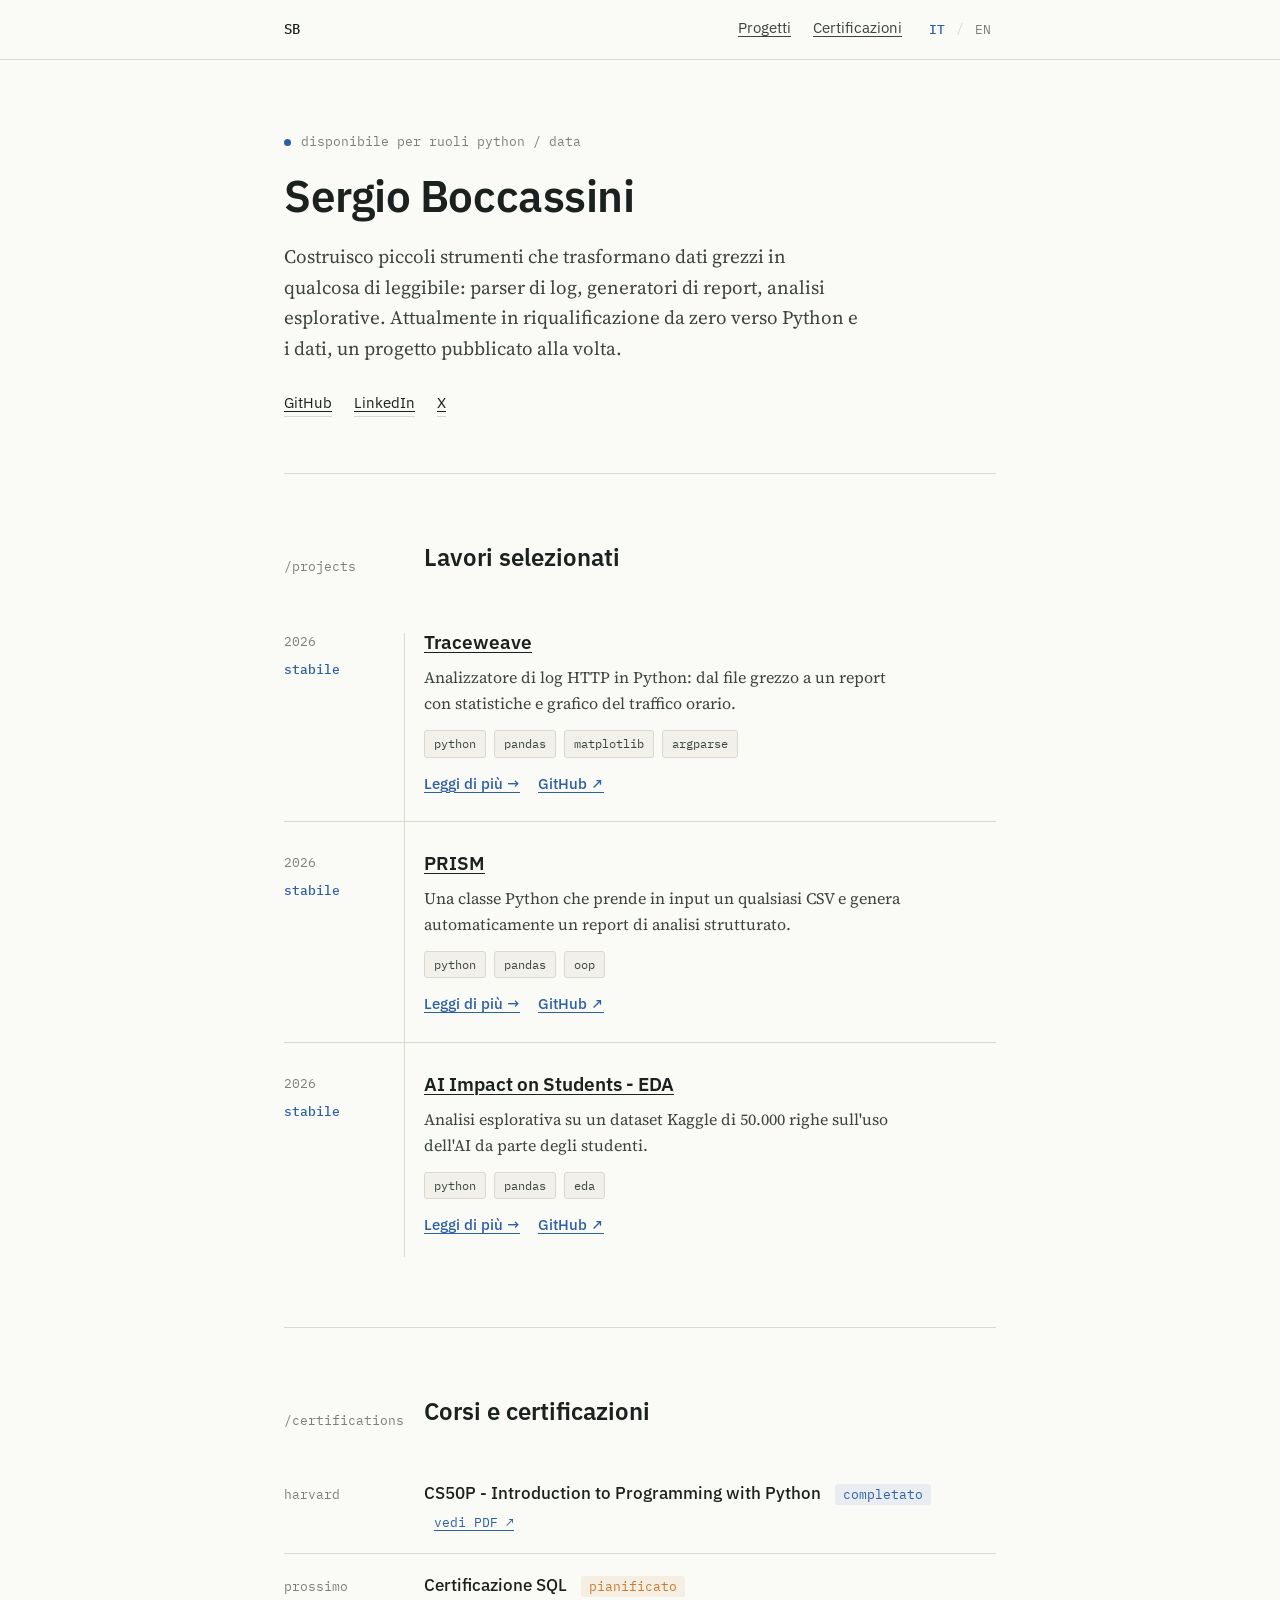
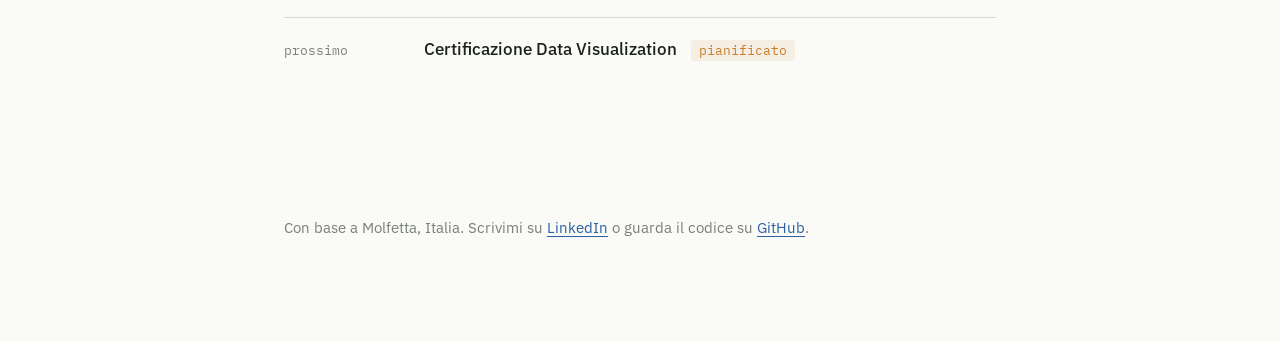
==== index.html @ 3a8dcf27 "primo commit sito personale" ====
<!DOCTYPE html>
<html lang="it">
<head>
<meta charset="UTF-8">
<meta name="viewport" content="width=device-width, initial-scale=1.0">
<title>Sergio Boccassini - Python & Data</title>
<link rel="preconnect" href="https://fonts.googleapis.com">
<link rel="preconnect" href="https://fonts.gstatic.com" crossorigin>
<link href="https://fonts.googleapis.com/css2?family=IBM+Plex+Sans:wght@400;500;600;700&family=IBM+Plex+Mono:wght@400;500&family=Source+Serif+4:opsz,wght@8..60,400;8..60,500&display=swap" rel="stylesheet">
<link rel="stylesheet" href="style.css">
</head>
<body class="lang-it">

<nav class="topnav">
  <div class="wrap">
    <span class="brand">SB</span>
    <div class="navlinks">
      <a href="#projects"><span class="it">Progetti</span><span class="en">Projects</span></a>
      <a href="#certifications"><span class="it">Certificazioni</span><span class="en">Certifications</span></a>
      <div class="lang-toggle" role="group" aria-label="Language / Lingua">
        <button type="button" data-lang="it" onclick="setLang('it')" aria-pressed="true">IT</button>
        <span class="sep">/</span>
        <button type="button" data-lang="en" onclick="setLang('en')" aria-pressed="false">EN</button>
      </div>
    </div>
  </div>
</nav>

<div class="wrap">

  <header class="hero">
    <p class="kicker">
      <span class="dot"></span>
      <span class="it">disponibile per ruoli python / data</span>
      <span class="en">available for python / data roles</span>
    </p>
    <h1>Sergio Boccassini</h1>
    <p class="lede">
      <span class="it">Costruisco piccoli strumenti che trasformano dati grezzi in qualcosa di leggibile: parser di log, generatori di report, analisi esplorative. Attualmente in riqualificazione da zero verso Python e i dati, un progetto pubblicato alla volta.</span>
      <span class="en">I build small tools that turn raw data into something readable: log parsers, report generators, exploratory analyses. Currently retraining from zero into Python and data work, one shipped project at a time.</span>
    </p>
    <nav class="links">
      <a href="https://github.com/boccassinisergio-afk" target="_blank" rel="noopener">GitHub</a>
      <a href="https://linkedin.com/in/sergio-boccassini" target="_blank" rel="noopener">LinkedIn</a>
      <a href="https://x.com/boccassini_ai" target="_blank" rel="noopener">X</a>
    </nav>
  </header>

  <section id="projects">
    <div class="section-head">
      <p class="path">/projects</p>
      <h2><span class="it">Lavori selezionati</span><span class="en">Selected work</span></h2>
    </div>

    <div class="log">
      <div class="entry">
        <div class="stamp">2026<span class="status"><span class="it">stabile</span><span class="en">stable</span></span></div>
        <div>
          <h3><a href="projects/traceweave.html">Traceweave</a></h3>
          <p>
            <span class="it">Analizzatore di log HTTP in Python: dal file grezzo a un report con statistiche e grafico del traffico orario.</span>
            <span class="en">An HTTP log analyzer in Python: from raw log file to a report with statistics and an hourly traffic chart.</span>
          </p>
          <div class="tags">
            <span class="tag">python</span>
            <span class="tag">pandas</span>
            <span class="tag">matplotlib</span>
            <span class="tag">argparse</span>
          </div>
          <div class="entry-links">
            <a class="cta readmore" href="projects/traceweave.html"><span class="it">Leggi di più</span><span class="en">Read more</span></a>
            <a class="cta" href="https://github.com/boccassinisergio-afk" target="_blank" rel="noopener">GitHub</a>
          </div>
        </div>
      </div>

      <div class="entry">
        <div class="stamp">2026<span class="status"><span class="it">stabile</span><span class="en">stable</span></span></div>
        <div>
          <h3><a href="projects/prism.html">PRISM</a></h3>
          <p>
            <span class="it">Una classe Python che prende in input un qualsiasi CSV e genera automaticamente un report di analisi strutturato.</span>
            <span class="en">A Python class that takes any CSV and auto-generates a structured analysis report.</span>
          </p>
          <div class="tags">
            <span class="tag">python</span>
            <span class="tag">pandas</span>
            <span class="tag">oop</span>
          </div>
          <div class="entry-links">
            <a class="cta readmore" href="projects/prism.html"><span class="it">Leggi di più</span><span class="en">Read more</span></a>
            <a class="cta" href="https://github.com/boccassinisergio-afk" target="_blank" rel="noopener">GitHub</a>
          </div>
        </div>
      </div>

      <div class="entry">
        <div class="stamp">2026<span class="status"><span class="it">stabile</span><span class="en">stable</span></span></div>
        <div>
          <h3><a href="projects/eda-ai-students.html">AI Impact on Students - EDA</a></h3>
          <p>
            <span class="it">Analisi esplorativa su un dataset Kaggle di 50.000 righe sull'uso dell'AI da parte degli studenti.</span>
            <span class="en">Exploratory analysis of a 50,000-row Kaggle dataset on student AI usage.</span>
          </p>
          <div class="tags">
            <span class="tag">python</span>
            <span class="tag">pandas</span>
            <span class="tag">eda</span>
          </div>
          <div class="entry-links">
            <a class="cta readmore" href="projects/eda-ai-students.html"><span class="it">Leggi di più</span><span class="en">Read more</span></a>
            <a class="cta" href="https://github.com/boccassinisergio-afk" target="_blank" rel="noopener">GitHub</a>
          </div>
        </div>
      </div>
    </div>
  </section>

  <section id="certifications">
    <div class="section-head">
      <p class="path">/certifications</p>
      <h2><span class="it">Corsi e certificazioni</span><span class="en">Courses & certifications</span></h2>
    </div>
    <ul class="cert-list">
      <li>
        <span class="stamp">harvard</span>
        <span>
          <span class="name">CS50P - Introduction to Programming with Python</span>
          <span class="state done"><span class="it">completato</span><span class="en">completed</span></span>
          <a class="pdf-link" href="certificates/cs50p.pdf" target="_blank" rel="noopener"><span class="it">vedi PDF</span><span class="en">view PDF</span></a>
        </span>
      </li>
      <li>
        <span class="stamp"><span class="it">prossimo</span><span class="en">next</span></span>
        <span>
          <span class="name"><span class="it">Certificazione SQL</span><span class="en">SQL certification</span></span>
          <span class="state planned"><span class="it">pianificato</span><span class="en">planned</span></span>
        </span>
      </li>
      <li>
        <span class="stamp"><span class="it">prossimo</span><span class="en">next</span></span>
        <span>
          <span class="name"><span class="it">Certificazione Data Visualization</span><span class="en">Data Visualization certification</span></span>
          <span class="state planned"><span class="it">pianificato</span><span class="en">planned</span></span>
        </span>
      </li>
    </ul>
  </section>

  <footer>
    <p>
      <span class="it">Con base a Molfetta, Italia. Scrivimi su <a href="https://linkedin.com/in/sergio-boccassini" target="_blank" rel="noopener">LinkedIn</a> o guarda il codice su <a href="https://github.com/boccassinisergio-afk" target="_blank" rel="noopener">GitHub</a>.</span>
      <span class="en">Based in Molfetta, Italy. Reach out on <a href="https://linkedin.com/in/sergio-boccassini" target="_blank" rel="noopener">LinkedIn</a> or check the code on <a href="https://github.com/boccassinisergio-afk" target="_blank" rel="noopener">GitHub</a>.</span>
    </p>
  </footer>

</div>

<script src="script.js"></script>
</body>
</html>
---- style.css ----
:root{
  --paper:#FAFAF7;
  --paper-dim:#F1F0EB;
  --ink:#1B211E;
  --ink-soft:#3C443F;
  --signal:#2D5FA3;
  --amber:#C77D2E;
  --meta:#7A8079;
  --rule:#DAD8D0;
  --max:760px;
  --nav-h:60px;
}
*{box-sizing:border-box;}
html{scroll-behavior:smooth;}
body{
  margin:0;
  background:var(--paper);
  color:var(--ink);
  font-family:'Source Serif 4', Georgia, serif;
  font-size:17px;
  line-height:1.6;
  -webkit-font-smoothing:antialiased;
  padding-top:var(--nav-h);
}
h1,h2,h3,h4,.mono,nav,.meta,.tag{
  font-family:'IBM Plex Sans', system-ui, sans-serif;
}
.mono{ font-family:'IBM Plex Mono', monospace; }

a{ color:var(--signal); text-decoration-thickness:1px; text-underline-offset:3px; }
a:hover{ color:var(--amber); }
a:focus-visible, button:focus-visible{ outline:2px solid var(--signal); outline-offset:3px; }

.wrap{ max-width:var(--max); margin:0 auto; padding:0 24px; }

/* ---- language toggle (span pairs) ---- */
body.lang-it .en{ display:none; }
body.lang-en .it{ display:none; }

/* ---- top nav ---- */
.topnav{
  position:fixed; top:0; left:0; right:0; height:var(--nav-h);
  background:rgba(250,250,247,0.92);
  backdrop-filter:blur(6px);
  border-bottom:1px solid var(--rule);
  z-index:100;
}
.topnav .wrap{
  height:100%;
  display:flex; align-items:center; justify-content:space-between;
  gap:16px;
}
.topnav .brand{
  font-family:'IBM Plex Mono', monospace;
  font-size:14px; font-weight:500;
  color:var(--ink);
}
.topnav .navlinks{
  display:flex; align-items:center; gap:22px;
  font-family:'IBM Plex Sans', sans-serif;
  font-size:14.5px;
}
.topnav .navlinks a{
  color:var(--ink-soft); border-bottom:1px solid transparent; padding-bottom:2px;
}
.topnav .navlinks a:hover{ color:var(--amber); border-color:var(--amber); }
.lang-toggle{
  display:flex; align-items:center; gap:6px;
  font-family:'IBM Plex Mono', monospace; font-size:13px;
}
.lang-toggle button{
  background:none; border:none; cursor:pointer;
  padding:4px 5px; color:var(--meta);
  font-family:'IBM Plex Mono', monospace; font-size:13px;
}
.lang-toggle button[aria-pressed="true"]{ color:var(--signal); font-weight:500; }
.lang-toggle .sep{ color:var(--rule); }

/* ---- header (home) ---- */
header.hero{
  padding:72px 0 56px;
  border-bottom:1px solid var(--rule);
}
.kicker{
  font-family:'IBM Plex Mono', monospace;
  font-size:13px;
  color:var(--meta);
  margin:0 0 18px;
  display:flex;
  align-items:center;
  gap:10px;
}
.kicker .dot{
  width:7px; height:7px; border-radius:50%;
  background:var(--signal);
  display:inline-block;
}
h1{
  font-size:clamp(32px, 5vw, 44px);
  font-weight:600;
  line-height:1.15;
  margin:0 0 20px;
  letter-spacing:-0.01em;
}
header.hero p.lede{
  font-size:19px;
  max-width:58ch;
  color:var(--ink-soft);
  margin:0 0 28px;
}
.links{ display:flex; gap:22px; flex-wrap:wrap; font-family:'IBM Plex Sans', sans-serif; font-size:15px; }
.links a{ color:var(--ink); border-bottom:1px solid var(--rule); padding-bottom:1px; }
.links a:hover{ border-color:var(--amber); color:var(--amber); }

/* ---- section headings ---- */
section{ padding:64px 0; border-bottom:1px solid var(--rule); scroll-margin-top:calc(var(--nav-h) + 12px); }
section:last-of-type{ border-bottom:none; }
.section-head{
  display:grid;
  grid-template-columns:120px 1fr;
  gap:20px;
  margin-bottom:36px;
}
.section-head .path{
  font-family:'IBM Plex Mono', monospace;
  font-size:13px;
  color:var(--meta);
  padding-top:6px;
}
.section-head h2{
  font-size:24px;
  font-weight:600;
  margin:0;
}

/* ---- log-entry layout (project summaries on home) ---- */
.log{
  position:relative;
}
.log::before{
  content:"";
  position:absolute;
  left:120px;
  top:6px;
  bottom:6px;
  width:1px;
  background:var(--rule);
}
.entry{
  display:grid;
  grid-template-columns:120px 1fr;
  gap:20px;
  padding:26px 0;
  border-top:1px solid var(--rule);
}
.entry:first-child{ border-top:none; padding-top:0; }
.entry .stamp{
  font-family:'IBM Plex Mono', monospace;
  font-size:12.5px;
  color:var(--meta);
  padding-top:4px;
}
.entry .stamp .status{
  display:block;
  margin-top:8px;
  color:var(--signal);
  font-weight:500;
}
.entry h3{
  font-size:19px;
  font-weight:600;
  margin:0 0 8px;
}
.entry h3 a{ color:var(--ink); }
.entry h3 a:hover{ color:var(--amber); }
.entry p{
  margin:0 0 14px;
  color:var(--ink-soft);
  font-size:16px;
  max-width:60ch;
}
.tags{ display:flex; flex-wrap:wrap; gap:8px; margin-bottom:14px; }
.tag{
  font-family:'IBM Plex Mono', monospace;
  font-size:12px;
  color:var(--ink-soft);
  background:var(--paper-dim);
  border:1px solid var(--rule);
  padding:3px 9px;
  border-radius:3px;
}
.entry-links{ display:flex; gap:18px; flex-wrap:wrap; }
.entry .cta{ font-family:'IBM Plex Sans', sans-serif; font-size:14.5px; font-weight:500; }
.entry .cta::after{ content:" ↗"; }
.entry .readmore::after{ content:" →"; }

/* ---- certifications ---- */
.cert-list{ list-style:none; margin:0; padding:0; }
.cert-list li{
  display:grid;
  grid-template-columns:120px 1fr;
  gap:20px;
  padding:18px 0;
  border-top:1px solid var(--rule);
  align-items:baseline;
}
.cert-list li:first-child{ border-top:none; padding-top:0; }
.cert-list .stamp{ font-family:'IBM Plex Mono', monospace; font-size:12.5px; color:var(--meta); }
.cert-list .name{ font-family:'IBM Plex Sans', sans-serif; font-weight:500; font-size:16.5px; }
.cert-list .state{ font-size:13px; margin-left:10px; padding:2px 8px; border-radius:3px; font-family:'IBM Plex Mono', monospace; }
.state.done{ color:var(--signal); background:rgba(45,95,163,0.08); }
.state.planned{ color:var(--amber); background:rgba(199,125,46,0.1); }
.cert-list .pdf-link{ display:inline-block; margin-left:10px; font-family:'IBM Plex Mono', monospace; font-size:12.5px; }
.cert-list .pdf-link::after{ content:" ↗"; }

/* ---- footer ---- */
footer{ padding:56px 0 88px; scroll-margin-top:calc(var(--nav-h) + 12px); }
footer p{ color:var(--meta); font-size:14.5px; font-family:'IBM Plex Sans', sans-serif; }

/* ---- project detail page ---- */
.breadcrumb{
  font-family:'IBM Plex Mono', monospace;
  font-size:13px;
  color:var(--meta);
  padding:28px 0 0;
}
.breadcrumb a{ color:var(--meta); }
.breadcrumb a:hover{ color:var(--amber); }
article.project{ padding:20px 0 64px; }
article.project header{
  padding:20px 0 40px;
  border-bottom:1px solid var(--rule);
  margin-bottom:40px;
}
article.project h1{ font-size:clamp(28px,4.5vw,38px); margin-bottom:14px; }
article.project .meta-row{
  display:flex; gap:10px; flex-wrap:wrap; align-items:center;
  font-family:'IBM Plex Mono', monospace; font-size:12.5px; color:var(--meta);
  margin-bottom:16px;
}
article.project .subhead{
  font-size:17px; margin:0; max-width:60ch; color:var(--ink-soft);
}
.project-body h2{
  font-size:19px; font-weight:600; margin:40px 0 14px;
}
.project-body h2:first-child{ margin-top:0; }
.project-body p{ color:var(--ink-soft); margin:0 0 16px; max-width:64ch; }
.project-body ul{ color:var(--ink-soft); max-width:60ch; margin:0 0 16px; padding-left:22px; }
.project-body li{ margin-bottom:8px; }
.project-body code{
  font-family:'IBM Plex Mono', monospace; font-size:14px;
  background:var(--paper-dim); padding:1px 6px; border-radius:3px;
}
.project-footer{
  margin-top:48px; padding-top:24px; border-top:1px solid var(--rule);
  display:flex; justify-content:space-between; flex-wrap:wrap; gap:16px;
  font-family:'IBM Plex Sans', sans-serif; font-size:14.5px;
}

@media (max-width:600px){
  .section-head, .entry, .cert-list li{ grid-template-columns:1fr; gap:6px; }
  .log::before{ display:none; }
  .entry{ padding:22px 0; }
  header.hero{ padding:48px 0 40px; }
  .topnav .navlinks{ gap:14px; font-size:13.5px; }
}
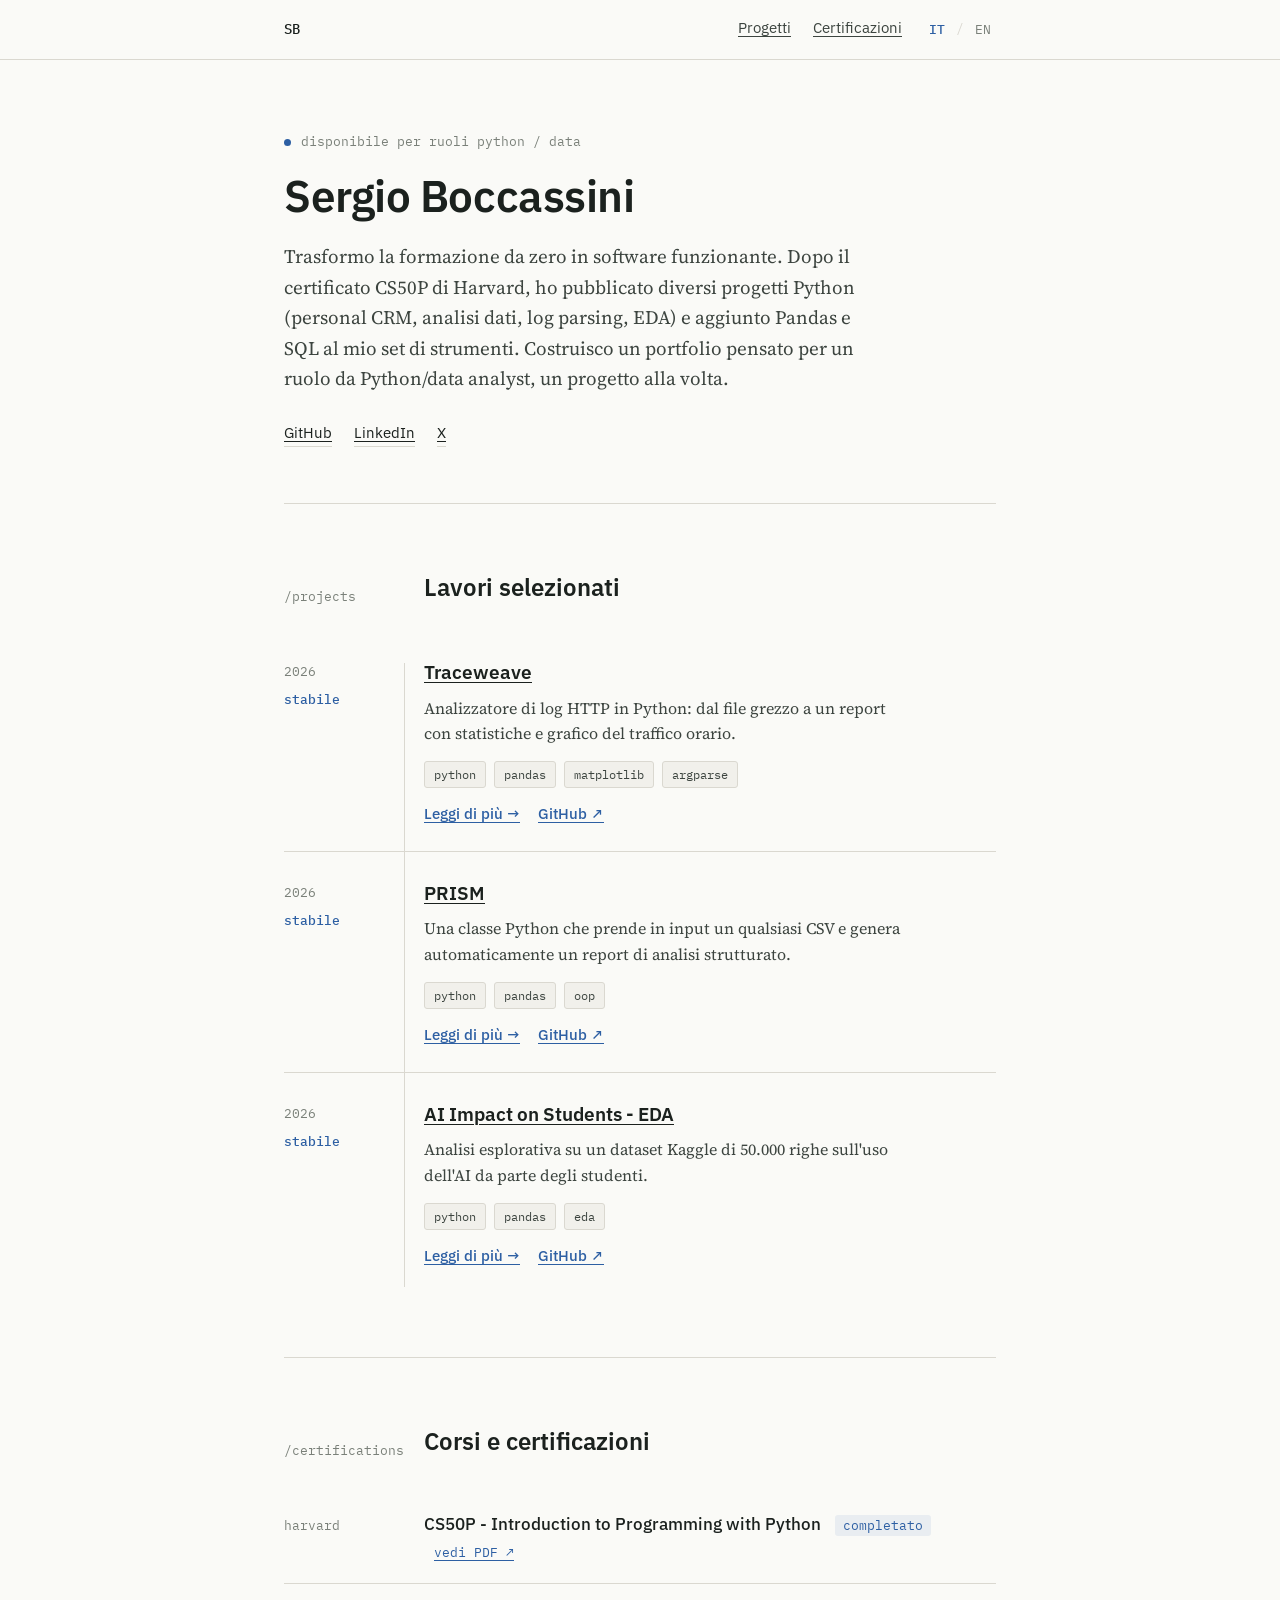
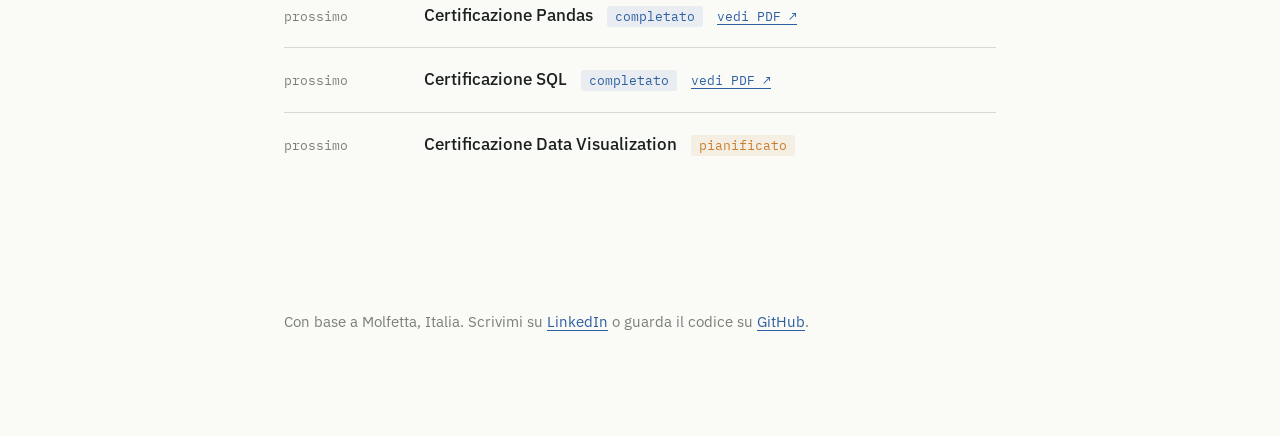
==== commit 0ff4bc7d: "update to index.html" ====
--- a/index.html
+++ b/index.html
@@ -36,8 +36,8 @@
     </p>
     <h1>Sergio Boccassini</h1>
     <p class="lede">
-      <span class="it">Costruisco piccoli strumenti che trasformano dati grezzi in qualcosa di leggibile: parser di log, generatori di report, analisi esplorative. Attualmente in riqualificazione da zero verso Python e i dati, un progetto pubblicato alla volta.</span>
-      <span class="en">I build small tools that turn raw data into something readable: log parsers, report generators, exploratory analyses. Currently retraining from zero into Python and data work, one shipped project at a time.</span>
+      <span class="it">Trasformo la formazione da zero in software funzionante. Dopo il certificato CS50P di Harvard, ho pubblicato diversi progetti Python (personal CRM, analisi dati, log parsing, EDA) e aggiunto Pandas e SQL al mio set di strumenti. Costruisco un portfolio pensato per un ruolo da Python/data analyst, un progetto alla volta.</span>
+      <span class="en">I build small tools that turn raw data into something readable: personal CRM, log parsers, report generators, exploratory analyses. Currently retraining from zero into Python and data work, one shipped project at a time.</span>
     </p>
     <nav class="links">
       <a href="https://github.com/boccassinisergio-afk" target="_blank" rel="noopener">GitHub</a>
@@ -127,14 +127,23 @@
         <span>
           <span class="name">CS50P - Introduction to Programming with Python</span>
           <span class="state done"><span class="it">completato</span><span class="en">completed</span></span>
-          <a class="pdf-link" href="certificates/cs50p.pdf" target="_blank" rel="noopener"><span class="it">vedi PDF</span><span class="en">view PDF</span></a>
+          <a class="pdf-link" href="certificates/CS50P.pdf" target="_blank" rel="noopener"><span class="it">vedi PDF</span><span class="en">view PDF</span></a>
+        </span>
+      </li>
+      <li>
+        <span class="stamp"><span class="it">prossimo</span><span class="en">next</span></span>
+        <span>
+          <span class="name"><span class="it">Certificazione Pandas</span><span class="en">Pandas certification</span></span>
+          <span class="state done"><span class="it">completato</span><span class="en">completed</span></span>
+          <a class="pdf-link" href="certificates/Pandas.pdf" target="_blank" rel="noopener"><span class="it">vedi PDF</span><span class="en">view PDF</span></a>
         </span>
       </li>
       <li>
         <span class="stamp"><span class="it">prossimo</span><span class="en">next</span></span>
         <span>
           <span class="name"><span class="it">Certificazione SQL</span><span class="en">SQL certification</span></span>
-          <span class="state planned"><span class="it">pianificato</span><span class="en">planned</span></span>
+          <span class="state done"><span class="it">completato</span><span class="en">completed</span></span>
+          <a class="pdf-link" href="certificates/SQL.pdf" target="_blank" rel="noopener"><span class="it">vedi PDF</span><span class="en">view PDF</span></a>
         </span>
       </li>
       <li>
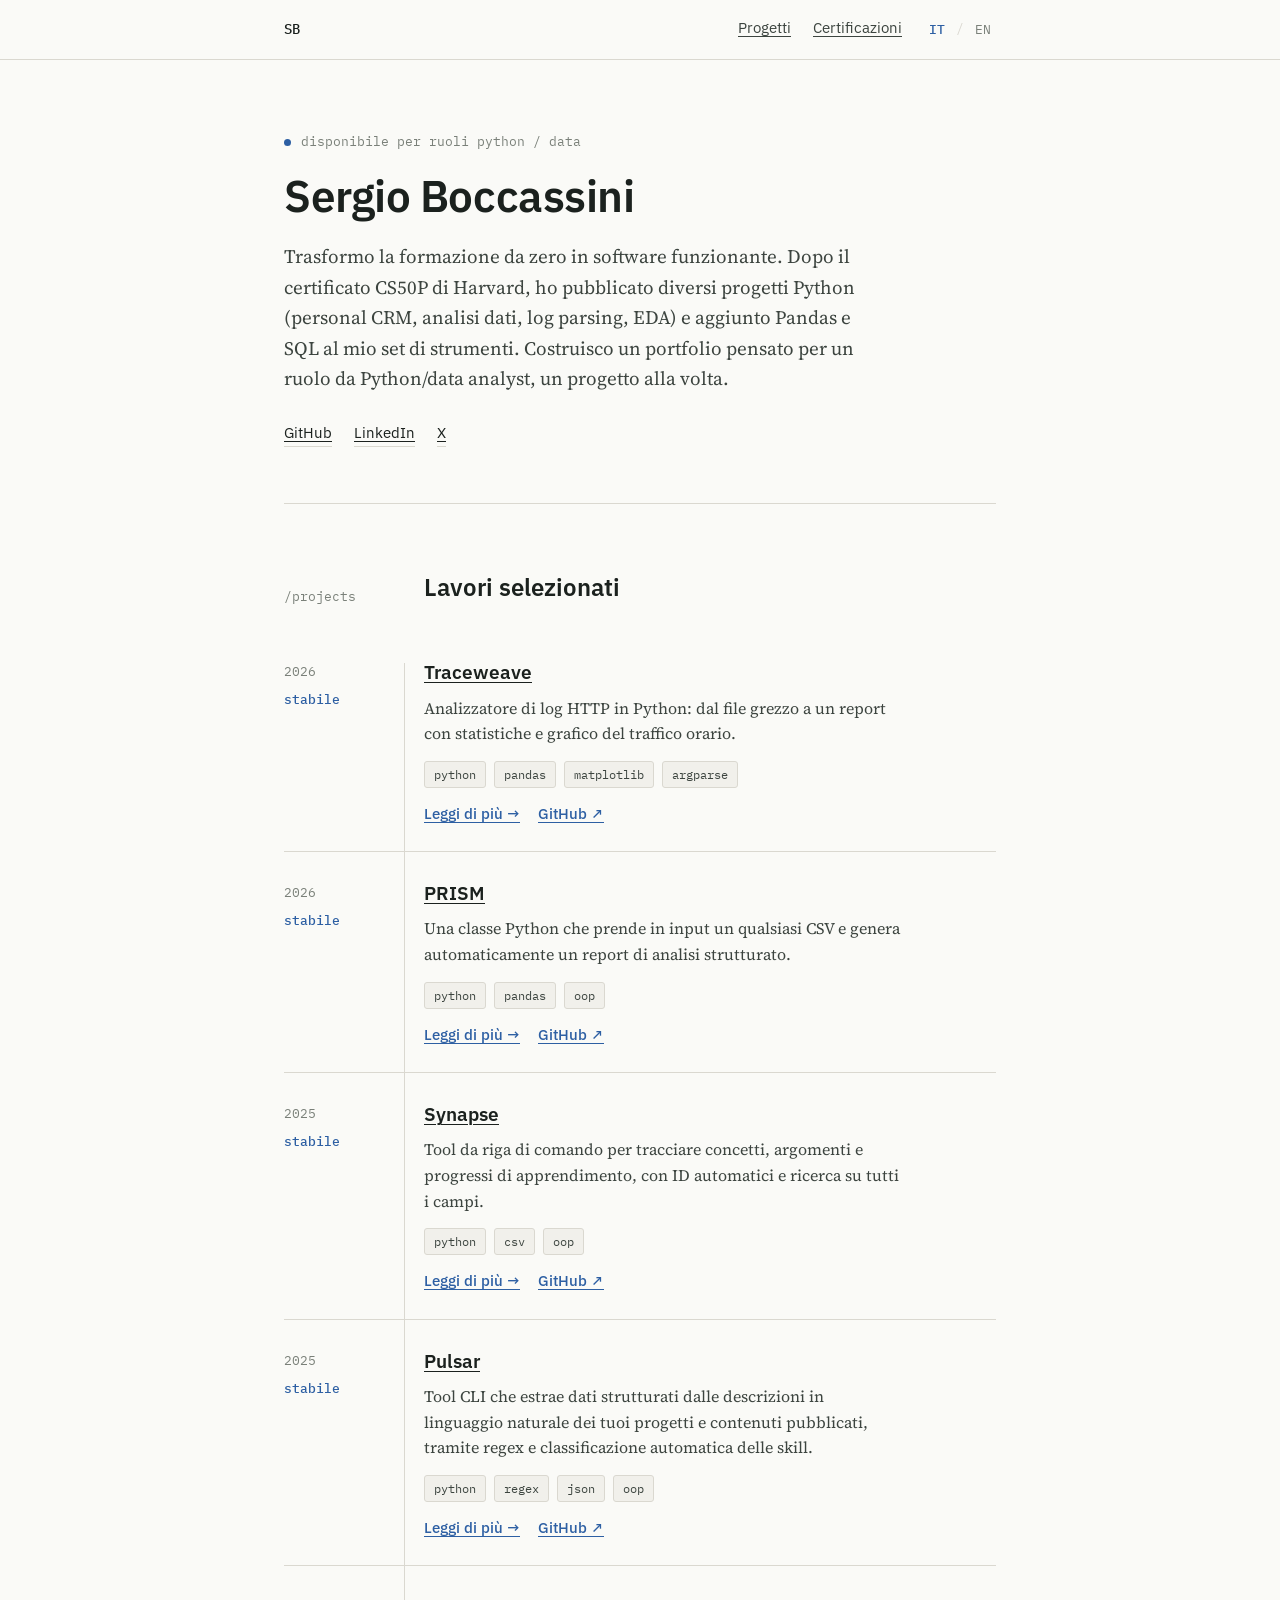
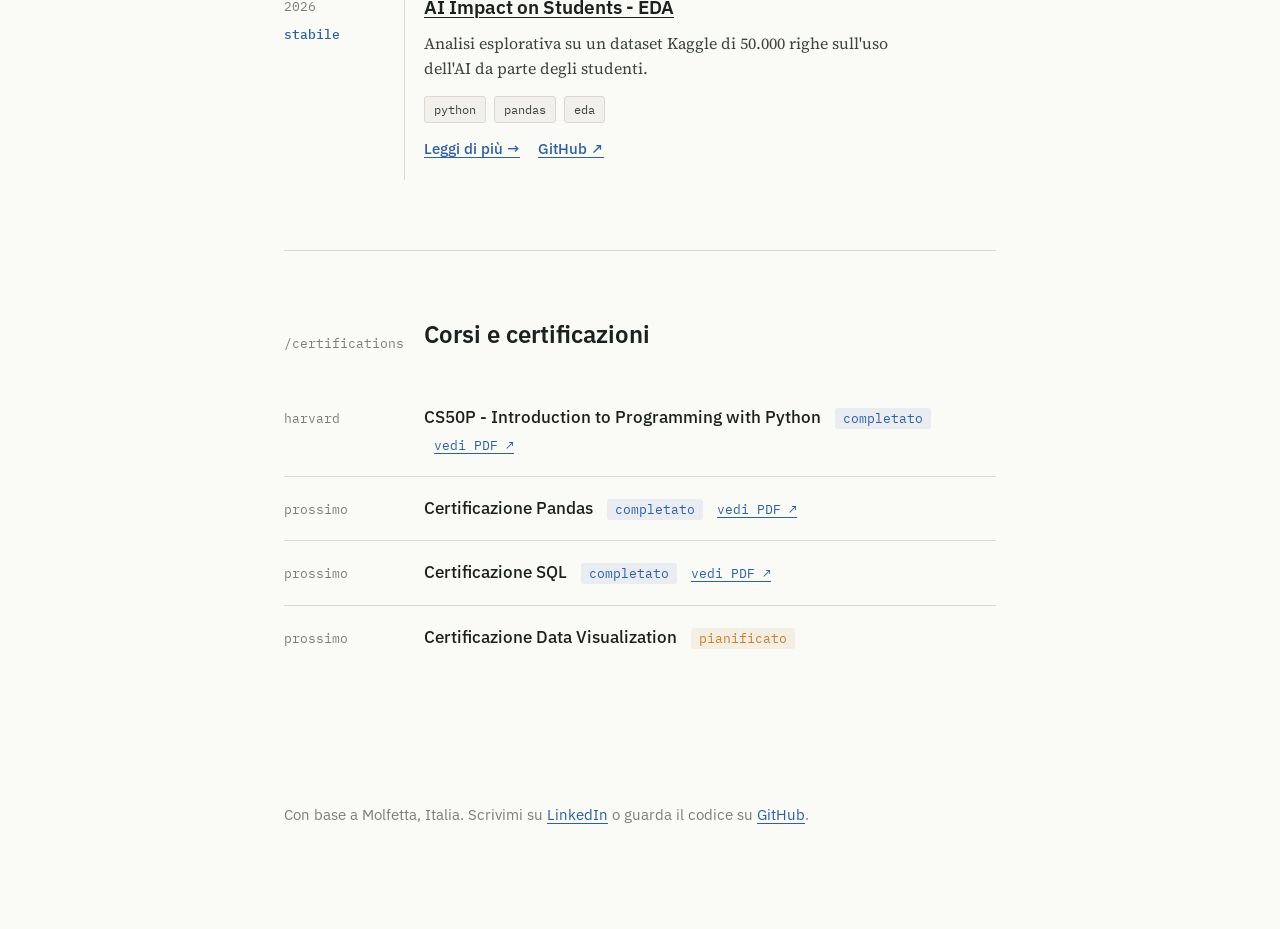
==== commit aac1fa2d: "index.html update" ====
--- a/index.html
+++ b/index.html
@@ -95,6 +95,47 @@
       </div>
 
       <div class="entry">
+        <div class="stamp">2025<span class="status"><span class="it">stabile</span><span class="en">stable</span></span></div>
+        <div>
+          <h3><a href="projects/synapse.html">Synapse</a></h3>
+          <p>
+            <span class="it">Tool da riga di comando per tracciare concetti, argomenti e progressi di apprendimento, con ID automatici e ricerca su tutti i campi.</span>
+            <span class="en">A command-line tool to track concepts, topics, and learning progress, with auto-generated IDs and full-field search.</span>
+          </p>
+          <div class="tags">
+            <span class="tag">python</span>
+            <span class="tag">csv</span>
+            <span class="tag">oop</span>
+          </div>
+          <div class="entry-links">
+            <a class="cta readmore" href="projects/synapse.html"><span class="it">Leggi di più</span><span class="en">Read more</span></a>
+            <a class="cta" href="https://github.com/boccassinisergio-afk" target="_blank" rel="noopener">GitHub</a>
+          </div>
+        </div>
+      </div>
+
+      <div class="entry">
+        <div class="stamp">2025<span class="status"><span class="it">stabile</span><span class="en">stable</span></span></div>
+        <div>
+          <h3><a href="projects/pulsar.html">Pulsar</a></h3>
+          <p>
+            <span class="it">Tool CLI che estrae dati strutturati dalle descrizioni in linguaggio naturale dei tuoi progetti e contenuti pubblicati, tramite regex e classificazione automatica delle skill.</span>
+            <span class="en">A CLI tool that extracts structured data from natural-language descriptions of your projects and published content, using regex and automatic skill classification.</span>
+          </p>
+          <div class="tags">
+            <span class="tag">python</span>
+            <span class="tag">regex</span>
+            <span class="tag">json</span>
+            <span class="tag">oop</span>
+          </div>
+          <div class="entry-links">
+            <a class="cta readmore" href="projects/pulsar.html"><span class="it">Leggi di più</span><span class="en">Read more</span></a>
+            <a class="cta" href="https://github.com/boccassinisergio-afk" target="_blank" rel="noopener">GitHub</a>
+          </div>
+        </div>
+      </div>
+
+      <div class="entry">
         <div class="stamp">2026<span class="status"><span class="it">stabile</span><span class="en">stable</span></span></div>
         <div>
           <h3><a href="projects/eda-ai-students.html">AI Impact on Students - EDA</a></h3>
@@ -127,7 +168,7 @@
         <span>
           <span class="name">CS50P - Introduction to Programming with Python</span>
           <span class="state done"><span class="it">completato</span><span class="en">completed</span></span>
-          <a class="pdf-link" href="certificates/CS50P.pdf" target="_blank" rel="noopener"><span class="it">vedi PDF</span><span class="en">view PDF</span></a>
+          <a class="pdf-link" href="certificates/CS50P.png" target="_blank" rel="noopener"><span class="it">vedi PDF</span><span class="en">view PDF</span></a>
         </span>
       </li>
       <li>
@@ -135,7 +176,7 @@
         <span>
           <span class="name"><span class="it">Certificazione Pandas</span><span class="en">Pandas certification</span></span>
           <span class="state done"><span class="it">completato</span><span class="en">completed</span></span>
-          <a class="pdf-link" href="certificates/Pandas.pdf" target="_blank" rel="noopener"><span class="it">vedi PDF</span><span class="en">view PDF</span></a>
+          <a class="pdf-link" href="certificates/Pandas.png" target="_blank" rel="noopener"><span class="it">vedi PDF</span><span class="en">view PDF</span></a>
         </span>
       </li>
       <li>
@@ -143,7 +184,7 @@
         <span>
           <span class="name"><span class="it">Certificazione SQL</span><span class="en">SQL certification</span></span>
           <span class="state done"><span class="it">completato</span><span class="en">completed</span></span>
-          <a class="pdf-link" href="certificates/SQL.pdf" target="_blank" rel="noopener"><span class="it">vedi PDF</span><span class="en">view PDF</span></a>
+          <a class="pdf-link" href="certificates/SQL.png" target="_blank" rel="noopener"><span class="it">vedi PDF</span><span class="en">view PDF</span></a>
         </span>
       </li>
       <li>
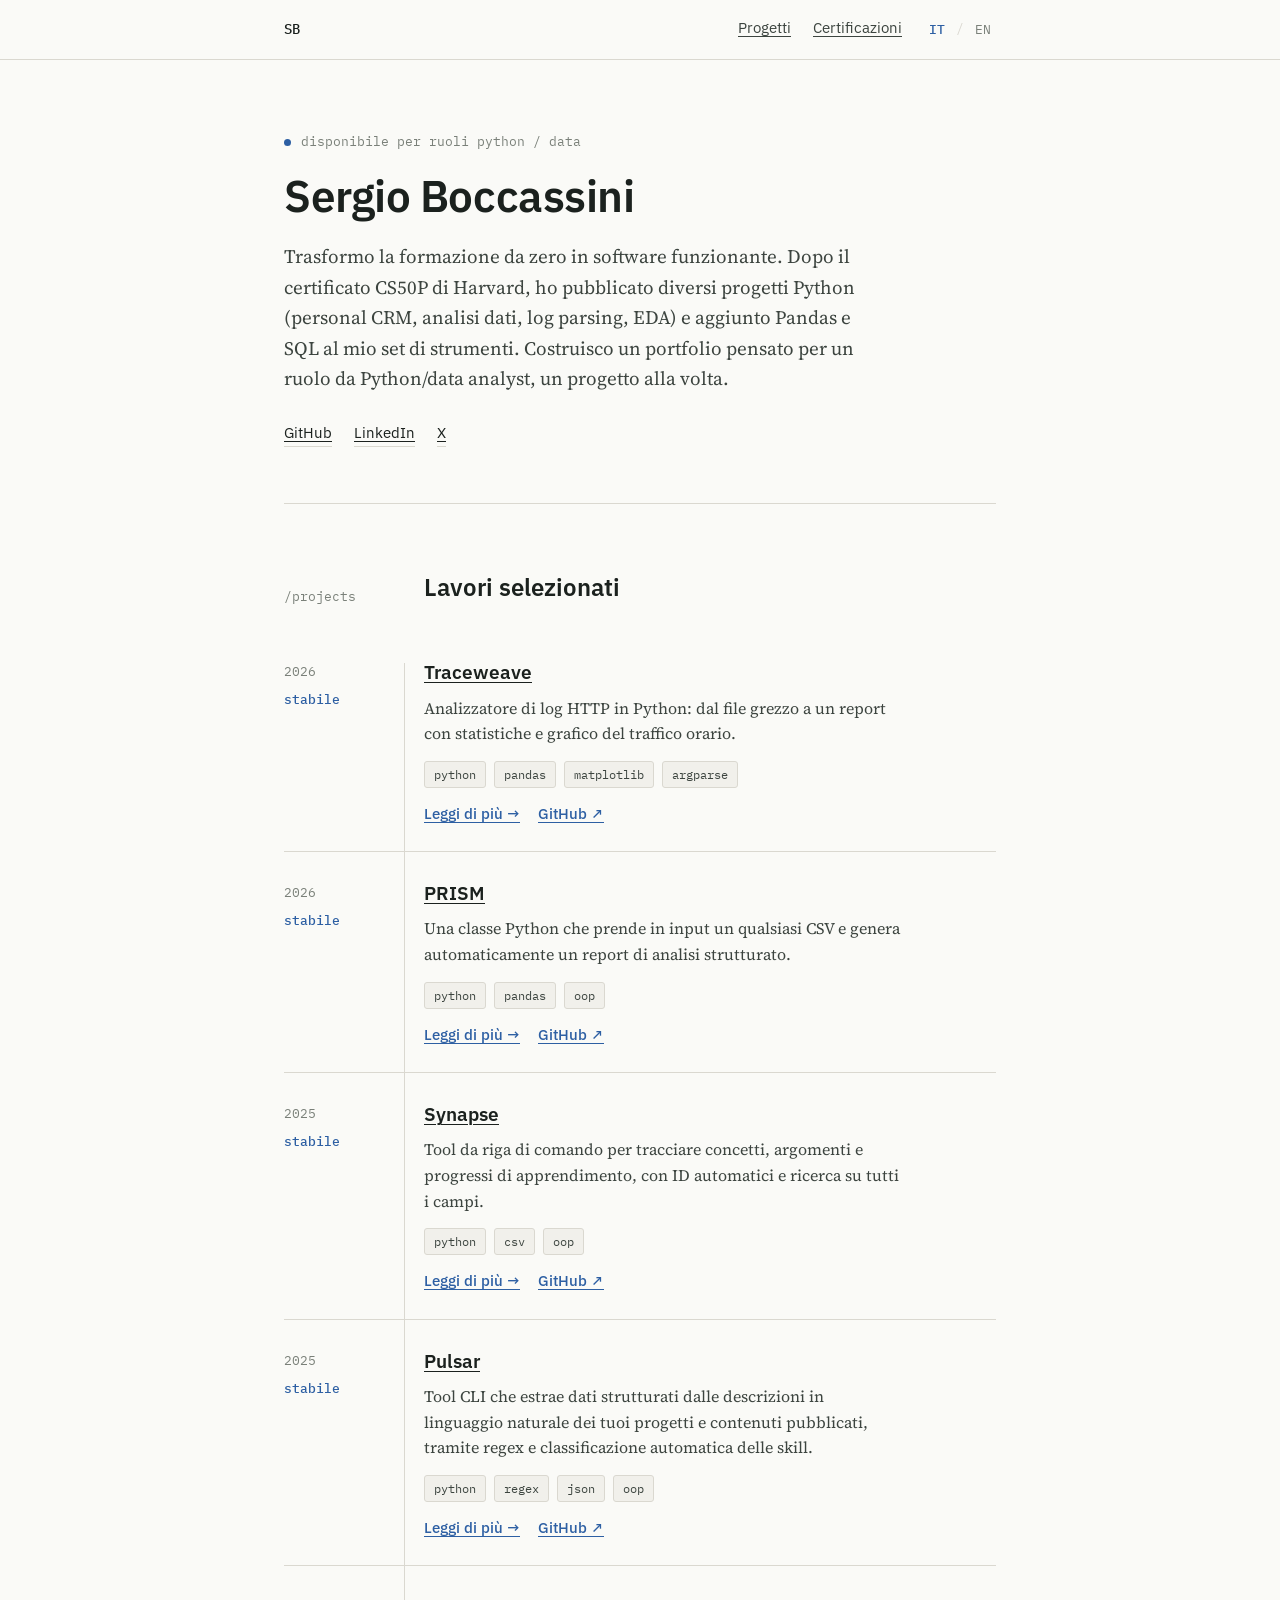
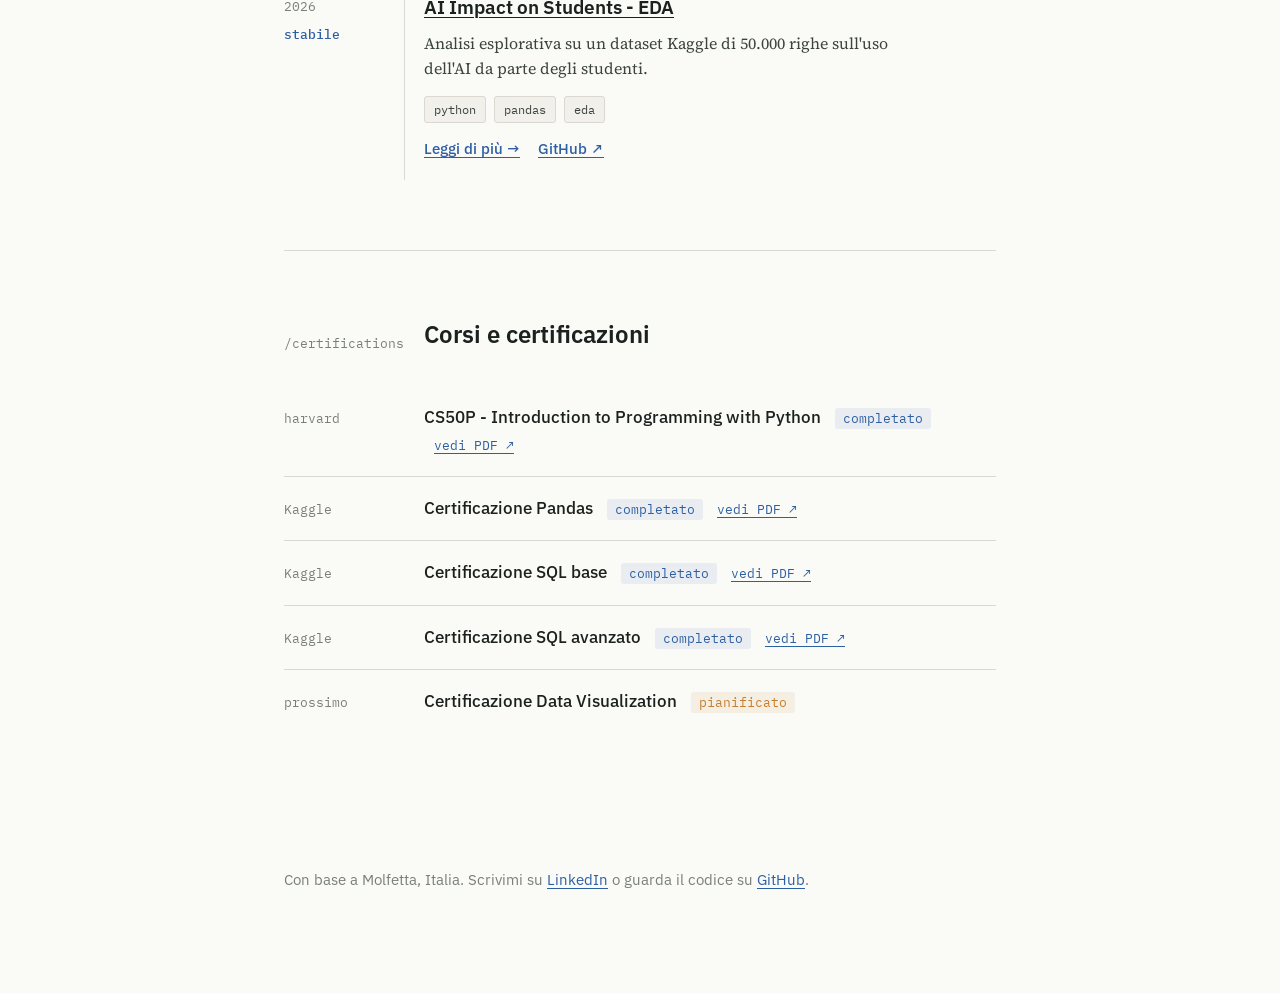
==== commit 40f8d2af: "modified index.html" ====
--- a/index.html
+++ b/index.html
@@ -172,7 +172,7 @@
         </span>
       </li>
       <li>
-        <span class="stamp"><span class="it">prossimo</span><span class="en">next</span></span>
+        <span class="stamp"><span class="it">Kaggle</span><span class="en">next</span></span>
         <span>
           <span class="name"><span class="it">Certificazione Pandas</span><span class="en">Pandas certification</span></span>
           <span class="state done"><span class="it">completato</span><span class="en">completed</span></span>
@@ -180,11 +180,19 @@
         </span>
       </li>
       <li>
-        <span class="stamp"><span class="it">prossimo</span><span class="en">next</span></span>
-        <span>
-          <span class="name"><span class="it">Certificazione SQL</span><span class="en">SQL certification</span></span>
+        <span class="stamp"><span class="it">Kaggle</span><span class="en">next</span></span>
+        <span>
+          <span class="name"><span class="it">Certificazione SQL base</span><span class="en">Basic SQL certification</span></span>
           <span class="state done"><span class="it">completato</span><span class="en">completed</span></span>
           <a class="pdf-link" href="certificates/SQL.png" target="_blank" rel="noopener"><span class="it">vedi PDF</span><span class="en">view PDF</span></a>
+        </span>
+      </li>
+      <li>
+        <span class="stamp"><span class="it">Kaggle</span><span class="en">next</span></span>
+        <span>
+          <span class="name"><span class="it">Certificazione SQL avanzato</span><span class="en">Advanced SQL certification</span></span>
+          <span class="state done"><span class="it">completato</span><span class="en">completed</span></span>
+          <a class="pdf-link" href="certificates/Advanced_SQL.png" target="_blank" rel="noopener"><span class="it">vedi PDF</span><span class="en">view PDF</span></a>
         </span>
       </li>
       <li>
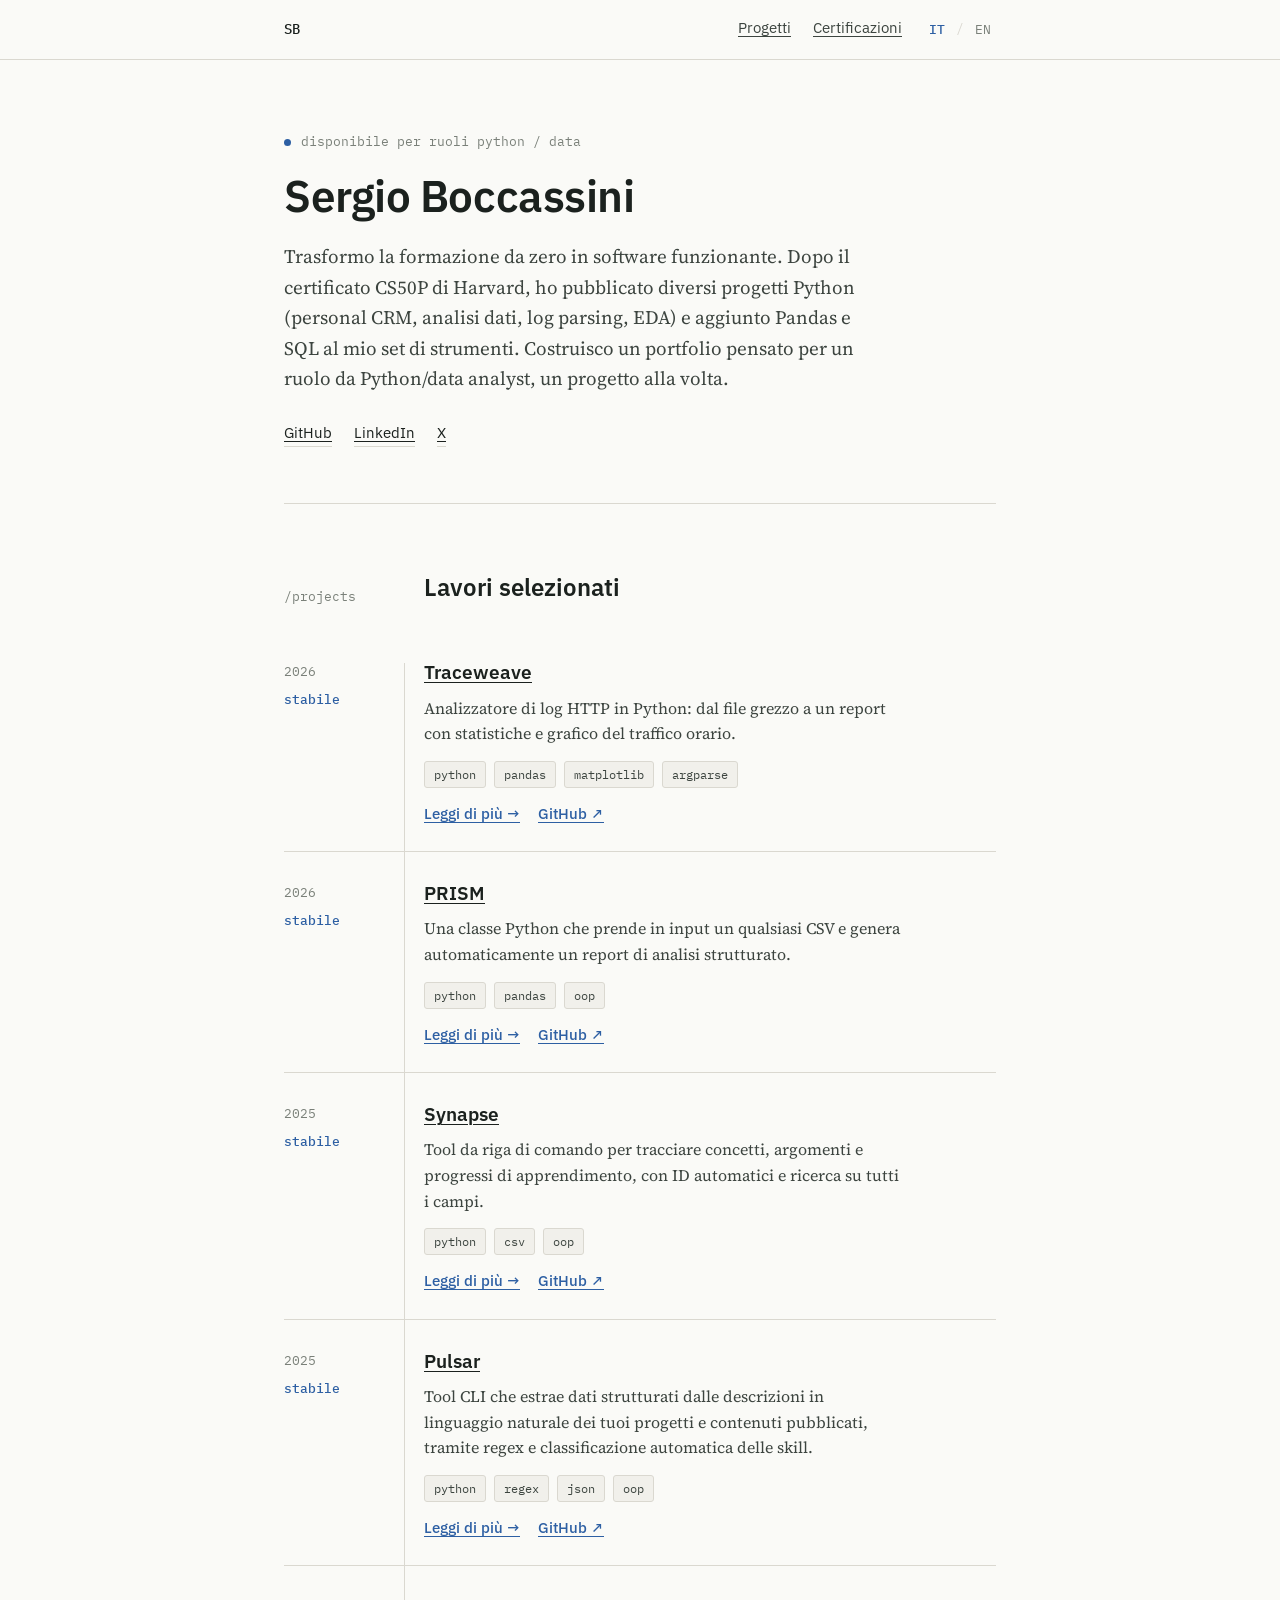
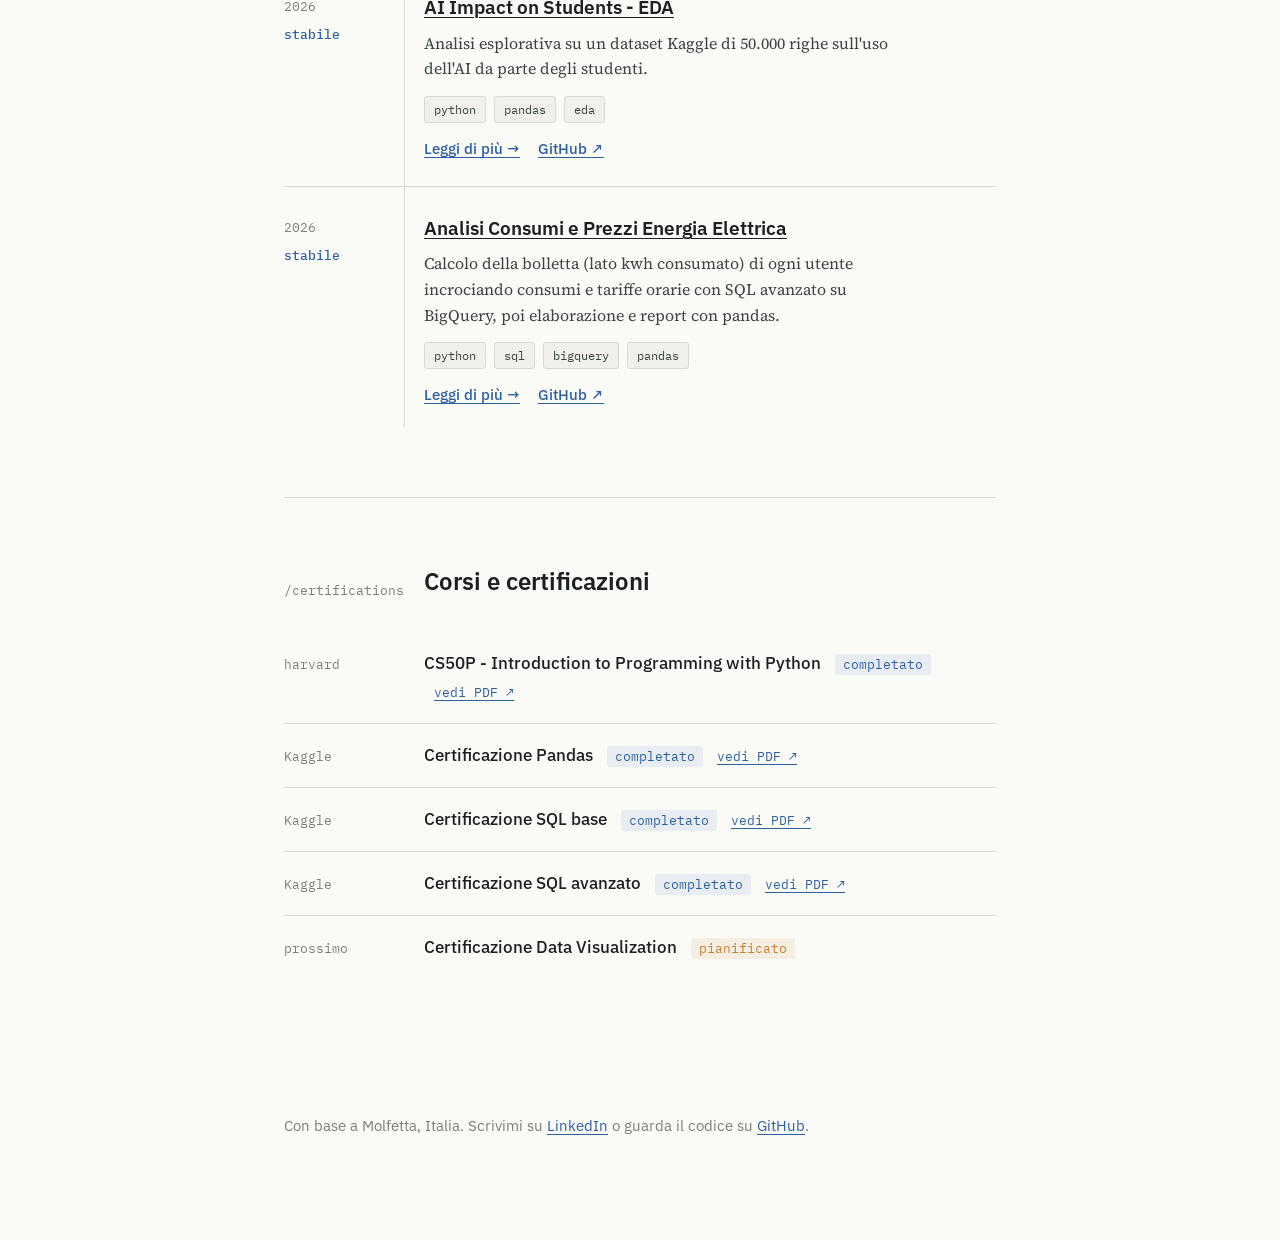
==== commit f8cf9fbb: "new project page added" ====
--- a/index.html
+++ b/index.html
@@ -69,7 +69,7 @@
           </div>
           <div class="entry-links">
             <a class="cta readmore" href="projects/traceweave.html"><span class="it">Leggi di più</span><span class="en">Read more</span></a>
-            <a class="cta" href="https://github.com/boccassinisergio-afk" target="_blank" rel="noopener">GitHub</a>
+            <a class="cta" href="https://github.com/boccassinisergio-afk/Traceweave" target="_blank" rel="noopener">GitHub</a>
           </div>
         </div>
       </div>
@@ -89,7 +89,7 @@
           </div>
           <div class="entry-links">
             <a class="cta readmore" href="projects/prism.html"><span class="it">Leggi di più</span><span class="en">Read more</span></a>
-            <a class="cta" href="https://github.com/boccassinisergio-afk" target="_blank" rel="noopener">GitHub</a>
+            <a class="cta" href="https://github.com/boccassinisergio-afk/Prism" target="_blank" rel="noopener">GitHub</a>
           </div>
         </div>
       </div>
@@ -109,7 +109,7 @@
           </div>
           <div class="entry-links">
             <a class="cta readmore" href="projects/synapse.html"><span class="it">Leggi di più</span><span class="en">Read more</span></a>
-            <a class="cta" href="https://github.com/boccassinisergio-afk" target="_blank" rel="noopener">GitHub</a>
+            <a class="cta" href="https://github.com/boccassinisergio-afk/Synapse" target="_blank" rel="noopener">GitHub</a>
           </div>
         </div>
       </div>
@@ -130,7 +130,7 @@
           </div>
           <div class="entry-links">
             <a class="cta readmore" href="projects/pulsar.html"><span class="it">Leggi di più</span><span class="en">Read more</span></a>
-            <a class="cta" href="https://github.com/boccassinisergio-afk" target="_blank" rel="noopener">GitHub</a>
+            <a class="cta" href="https://github.com/boccassinisergio-afk/Pulsar" target="_blank" rel="noopener">GitHub</a>
           </div>
         </div>
       </div>
@@ -150,7 +150,28 @@
           </div>
           <div class="entry-links">
             <a class="cta readmore" href="projects/eda-ai-students.html"><span class="it">Leggi di più</span><span class="en">Read more</span></a>
-            <a class="cta" href="https://github.com/boccassinisergio-afk" target="_blank" rel="noopener">GitHub</a>
+            <a class="cta" href="https://github.com/boccassinisergio-afk/ai-student-impact-analysis" target="_blank" rel="noopener">GitHub</a>
+          </div>
+        </div>
+      </div>
+
+      <div class="entry">
+        <div class="stamp">2026<span class="status"><span class="it">stabile</span><span class="en">stable</span></span></div>
+        <div>
+          <h3><a href="projects/energia.html"><span class="it">Analisi Consumi e Prezzi Energia Elettrica</span><span class="en">Energy Consumption &amp; Pricing Analysis</span></a></h3>
+          <p>
+            <span class="it">Calcolo della bolletta (lato kwh consumato) di ogni utente incrociando consumi e tariffe orarie con SQL avanzato su BigQuery, poi elaborazione e report con pandas.</span>
+            <span class="en">Calculating each user's bill by combining consumption and time-based pricing with advanced SQL on BigQuery, then processing and reporting with pandas.</span>
+          </p>
+          <div class="tags">
+            <span class="tag">python</span>
+            <span class="tag">sql</span>
+            <span class="tag">bigquery</span>
+            <span class="tag">pandas</span>
+          </div>
+          <div class="entry-links">
+            <a class="cta readmore" href="projects/energia.html"><span class="it">Leggi di più</span><span class="en">Read more</span></a>
+            <a class="cta" href="https://github.com/boccassinisergio-afk/Analisi_consumi" target="_blank" rel="noopener">GitHub</a>
           </div>
         </div>
       </div>
@@ -172,7 +193,7 @@
         </span>
       </li>
       <li>
-        <span class="stamp"><span class="it">Kaggle</span><span class="en">next</span></span>
+        <span class="stamp"><span class="it">Kaggle</span><span class="en">Kaggle</span></span>
         <span>
           <span class="name"><span class="it">Certificazione Pandas</span><span class="en">Pandas certification</span></span>
           <span class="state done"><span class="it">completato</span><span class="en">completed</span></span>
@@ -180,7 +201,7 @@
         </span>
       </li>
       <li>
-        <span class="stamp"><span class="it">Kaggle</span><span class="en">next</span></span>
+        <span class="stamp"><span class="it">Kaggle</span><span class="en">Kaggle</span></span>
         <span>
           <span class="name"><span class="it">Certificazione SQL base</span><span class="en">Basic SQL certification</span></span>
           <span class="state done"><span class="it">completato</span><span class="en">completed</span></span>
@@ -188,7 +209,7 @@
         </span>
       </li>
       <li>
-        <span class="stamp"><span class="it">Kaggle</span><span class="en">next</span></span>
+        <span class="stamp"><span class="it">Kaggle</span><span class="en">Kaggle</span></span>
         <span>
           <span class="name"><span class="it">Certificazione SQL avanzato</span><span class="en">Advanced SQL certification</span></span>
           <span class="state done"><span class="it">completato</span><span class="en">completed</span></span>
